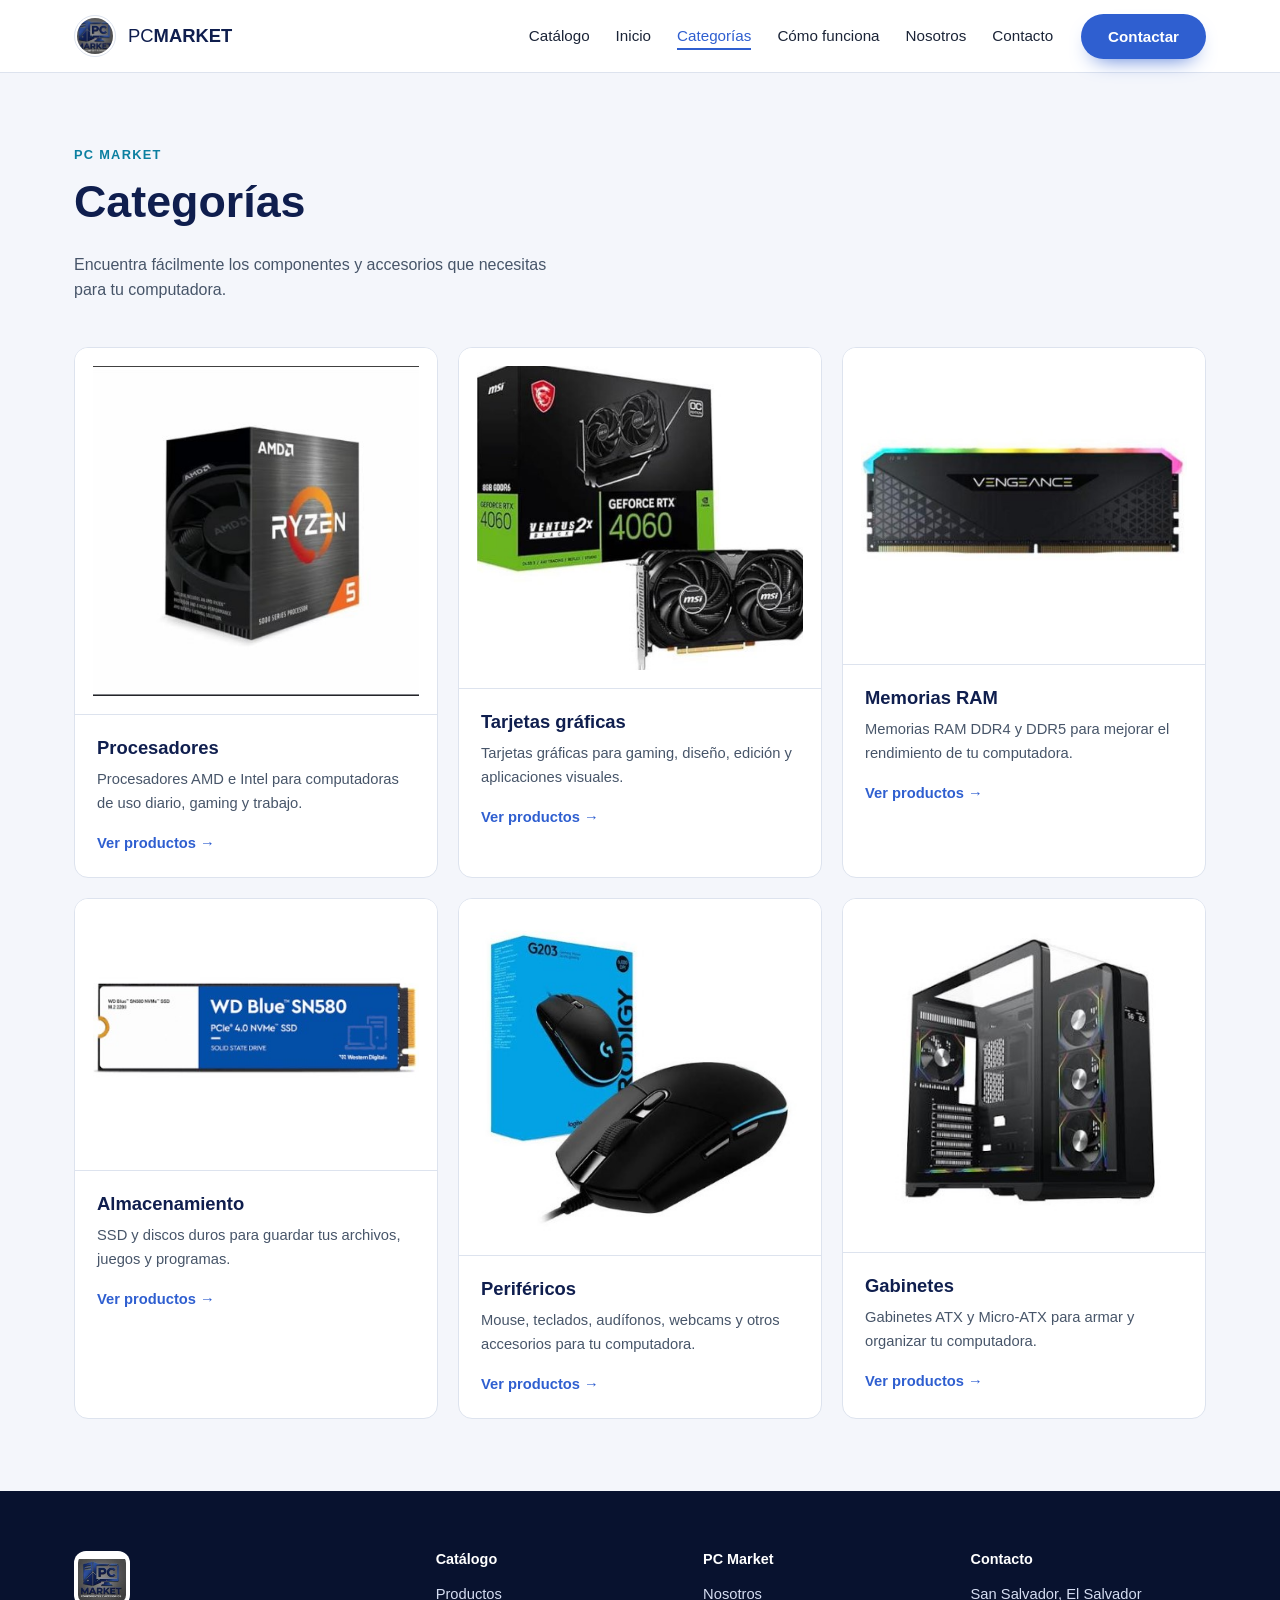
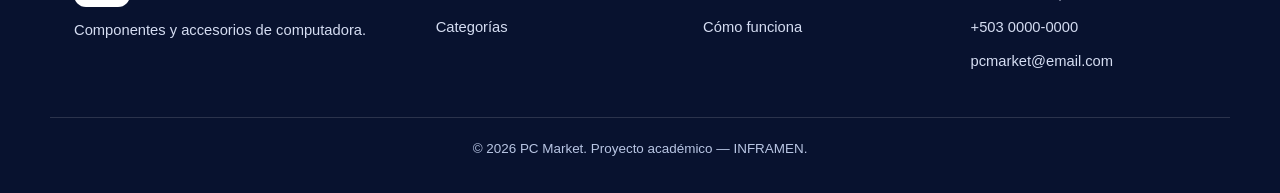
==== categorias.html @ 0a54f9d4 "Add files via upload" ====
<!DOCTYPE html>
<html lang="es">
<head>
    <meta charset="UTF-8">
    <meta name="viewport" content="width=device-width, initial-scale=1.0">

    <title>PC Market | Categorías</title>

    <link rel="stylesheet" href="css/style.css">
    <link rel="stylesheet" href="css/style_categorias.css">

</head>

<body>

<!-- MENÚ -->

<header class="topbar">
    <div class="topbar__inner contenedor">

        <a href="index.html" class="marca">
            <img src="images/logo/logo.jpg" alt="PC Market" class="marca__logo-img">
            <span class="marca__nombre">PC<strong>MARKET</strong></span>
        </a>

        <nav class="nav">
            <ul class="nav__lista">

                <li>
                    <a href="index.html" class="nav__link">
                        Catálogo
                    </a>
                </li>

                <li>
                    <a href="inicio.html" class="nav__link">
                        Inicio
                    </a>
                </li>

                <li>
                    <a href="categorias.html" class="nav__link activo">
                        Categorías
                    </a>
                </li>

                <li>
                    <a href="como-funciona.html" class="nav__link">
                        Cómo funciona
                    </a>
                </li>

                <li>
                    <a href="nosotros.html" class="nav__link">
                        Nosotros
                    </a>
                </li>

                <li>
                    <a href="contacto.html" class="nav__link">
                        Contacto
                    </a>
                </li>

            </ul>

            <a href="contacto.html" class="boton boton--primario nav__cta">
                Contactar
            </a>
        </nav>

    </div>
</header>


<!-- CATEGORÍAS -->

<main>

<section class="categorias">

    <div class="contenedor">

        <div class="categorias__encabezado">

            <p>PC MARKET</p>

            <h1>Categorías</h1>

            <p>
                Encuentra fácilmente los componentes y accesorios
                que necesitas para tu computadora.
            </p>

        </div>


        <div class="categorias__grid">


            <!-- PROCESADORES -->

            <a href="index.html?categoria=procesadores"
               class="categoria">

                <div class="categoria__imagen">
                    <img src="images/productos/procesadores/ryzen-5-5600.jpg"
                         alt="Procesadores">
                </div>

                <div class="categoria__contenido">

                    <h2>Procesadores</h2>

                    <p>
                        Procesadores AMD e Intel para computadoras
                        de uso diario, gaming y trabajo.
                    </p>

                    <span>Ver productos →</span>

                </div>

            </a>


            <!-- TARJETAS GRÁFICAS -->

            <a href="index.html?categoria=graficas"
               class="categoria">

                <div class="categoria__imagen">
                    <img src="images/productos/tarjetas-graficas/rtx-4060-msi.jpg"
                         alt="Tarjetas gráficas">
                </div>

                <div class="categoria__contenido">

                    <h2>Tarjetas gráficas</h2>

                    <p>
                        Tarjetas gráficas para gaming, diseño,
                        edición y aplicaciones visuales.
                    </p>

                    <span>Ver productos →</span>

                </div>

            </a>


            <!-- MEMORIAS RAM -->

            <a href="index.html?categoria=ram"
               class="categoria">

                <div class="categoria__imagen">
                    <img src="images/productos/memorias-ram/corsair-vengeance-16gb.jpg"
                         alt="Memorias RAM">
                </div>

                <div class="categoria__contenido">

                    <h2>Memorias RAM</h2>

                    <p>
                        Memorias RAM DDR4 y DDR5 para mejorar
                        el rendimiento de tu computadora.
                    </p>

                    <span>Ver productos →</span>

                </div>

            </a>


            <!-- ALMACENAMIENTO -->

            <a href="index.html?categoria=almacenamiento"
               class="categoria">

                <div class="categoria__imagen">
                    <img src="images/productos/almacenamiento/wd-sn580-1tb.jpg"
                         alt="Almacenamiento">
                </div>

                <div class="categoria__contenido">

                    <h2>Almacenamiento</h2>

                    <p>
                        SSD y discos duros para guardar tus archivos,
                        juegos y programas.
                    </p>

                    <span>Ver productos →</span>

                </div>

            </a>


            <!-- PERIFÉRICOS -->

            <a href="index.html?categoria=perifericos"
               class="categoria">

                <div class="categoria__imagen">
                    <img src="images/productos/perifericos/logitech-g203.jpg"
                         alt="Periféricos">
                </div>

                <div class="categoria__contenido">

                    <h2>Periféricos</h2>

                    <p>
                        Mouse, teclados, audífonos, webcams y otros
                        accesorios para tu computadora.
                    </p>

                    <span>Ver productos →</span>

                </div>

            </a>


            <!-- GABINETES -->

            <a href="index.html?categoria=gabinetes"
               class="categoria">

                <div class="categoria__imagen">
                    <img src="images/productos/gabinetes/gabinete-gaming-atx.jpg"
                         alt="Gabinetes">
                </div>

                <div class="categoria__contenido">

                    <h2>Gabinetes</h2>

                    <p>
                        Gabinetes ATX y Micro-ATX para armar
                        y organizar tu computadora.
                    </p>

                    <span>Ver productos →</span>

                </div>

            </a>

        </div>

    </div>

</section>

</main>


<!-- PIE DE PÁGINA -->

<footer class="pie">

    <div class="contenedor pie__grid">

        <div class="pie__marca">

            <img src="images/logo/logo.jpg"
                 alt="PC Market"
                 class="pie__logo">

            <p>
                Componentes y accesorios de computadora.
            </p>

        </div>


        <div class="pie__columna">

            <h4>Catálogo</h4>

            <ul>
                <li>
                    <a href="index.html">Productos</a>
                </li>

                <li>
                    <a href="categorias.html">Categorías</a>
                </li>
            </ul>

        </div>


        <div class="pie__columna">

            <h4>PC Market</h4>

            <ul>
                <li>
                    <a href="nosotros.html">Nosotros</a>
                </li>

                <li>
                    <a href="como-funciona.html">
                        Cómo funciona
                    </a>
                </li>
            </ul>

        </div>


        <div class="pie__columna">

            <h4>Contacto</h4>

            <ul>
                <li>San Salvador, El Salvador</li>
                <li>+503 0000-0000</li>
                <li>pcmarket@email.com</li>
            </ul>

        </div>

    </div>


    <div class="contenedor pie__linea">

        <p>
            © 2026 PC Market. Proyecto académico — INFRAMEN.
        </p>

    </div>

</footer>

</body>
</html>
---- css/style.css ----
/* ==========================================================
   PC MARKET — CSS PRINCIPAL (todas las páginas)
   Reemplaza: style.css, nosotros.css, como_funciona.css, style_categorias.css
   ========================================================== */

:root{
  /* Paleta */
  --marino-900: #08122F;
  --marino: #0F1E4E;
  --azul: #2F5FD0;
  --azul-600: #264FB3;
  --acento: #22C7E8;          /* cian: detalles sobre fondos oscuros */
  --acento-oscuro: #0B7FA0;   /* cian legible sobre fondo claro */

  --texto: #1B2437;           /* texto principal (antes gris #4D4D4D) */
  --texto-suave: #475569;     /* texto secundario con buen contraste */
  --fondo: #F4F6FB;
  --fondo-2: #EAEFF8;
  --linea: #DDE3EE;
  --blanco: #FFFFFF;
  --verde: #166534;
  --verde-fondo: #E3F6EA;

  --fuente-titulo: 'Sora', 'Segoe UI', sans-serif;
  --fuente-texto: 'Inter', 'Segoe UI', sans-serif;
  --radio: 14px;
  --sombra: 0 18px 40px -22px rgba(15, 30, 78, .45);
  --ancho: 1180px;
  --alto-nav: 72px;
}

*, *::before, *::after{ box-sizing: border-box; }
html{ scroll-behavior: smooth; }
body{
  margin: 0;
  font-family: var(--fuente-texto);
  color: var(--texto);
  background: var(--blanco);
  line-height: 1.6;
  -webkit-text-size-adjust: 100%;
}
h1, h2, h3, h4{ font-family: var(--fuente-titulo); color: var(--marino); margin: 0 0 .5em; line-height: 1.2; }
p{ margin: 0 0 1em; }
a{ color: inherit; text-decoration: none; }
img{ max-width: 100%; display: block; }
ul, ol{ margin: 0; padding: 0; }
:focus-visible{ outline: 3px solid var(--acento); outline-offset: 2px; }

.contenedor{ width: 100%; max-width: var(--ancho); margin: 0 auto; padding: 0 24px; }

/* ---------- Textos pequeños tipo "rótulo" ---------- */
.catalogo__rotulo, .seccion__encabezado > p:first-child, .categorias__encabezado > p:first-child,
.titulo > span, .conocenos-titulo > span, .valores-intro > span, .consejos-texto > span{
  display: block;
  color: var(--acento-oscuro);
  font-size: .8rem;
  font-weight: 700;
  letter-spacing: .1em;
  text-transform: uppercase;
  margin-bottom: 10px;
}

/* ---------- Botones ---------- */
.boton, .boton-contactar, .boton-principal{
  display: inline-flex; align-items: center; justify-content: center; gap: 8px;
  padding: 13px 26px;
  border-radius: 999px;
  border: 1.5px solid transparent;
  font: 600 .95rem var(--fuente-texto);
  cursor: pointer;
  white-space: nowrap;
  transition: transform .15s, background-color .15s, border-color .15s, box-shadow .15s;
}
.boton:hover, .boton-contactar:hover, .boton-principal:hover{ transform: translateY(-2px); }
.boton--primario, .boton-contactar{ background: var(--azul); color: #fff; box-shadow: 0 10px 22px -12px var(--azul); }
.boton--primario:hover, .boton-contactar:hover{ background: var(--azul-600); }
.boton--fantasma{ background: transparent; color: var(--marino); border-color: #B8C3DA; }
.boton--fantasma:hover{ border-color: var(--azul); color: var(--azul); }
.boton--claro{ background: #fff; color: var(--marino); }
.boton--claro:hover{ background: var(--fondo-2); }
.boton-principal{ background: var(--acento); color: var(--marino-900); }
.boton-principal:hover{ background: #5ADBF2; }

/* ---------- Navegación ---------- */
.topbar{ position: sticky; top: 0; z-index: 50; background: rgba(255,255,255,.96); backdrop-filter: blur(8px); border-bottom: 1px solid var(--linea); }
.topbar__inner{ display: flex; align-items: center; justify-content: space-between; height: var(--alto-nav); }
.marca{ display: flex; align-items: center; gap: 12px; }
.marca__logo-img{ width: 42px; height: 42px; border-radius: 50%; object-fit: cover; background: #fff; border: 1px solid var(--linea); padding: 2px; flex-shrink: 0; }
.marca__nombre{ font: 500 1.15rem var(--fuente-titulo); color: var(--marino); }
.marca__nombre strong{ font-weight: 800; }

.nav{ display: flex; align-items: center; gap: 28px; }
.nav__lista{ list-style: none; display: flex; gap: 26px; }
.nav__link{ position: relative; padding: 6px 0; font-size: .95rem; font-weight: 500; color: var(--texto); }
.nav__link::after{ content: ""; position: absolute; left: 0; right: 0; bottom: 0; height: 2px; background: var(--azul); transform: scaleX(0); transform-origin: left; transition: transform .2s; }
.nav__link:hover, .nav__link.activo{ color: var(--azul); }
.nav__link:hover::after, .nav__link.activo::after{ transform: scaleX(1); }

.nav-toggle{ display: none; flex-direction: column; justify-content: center; gap: 5px; width: 42px; height: 42px; padding: 0 8px; background: transparent; border: 0; cursor: pointer; }
.nav-toggle span{ display: block; height: 2px; background: var(--marino); border-radius: 2px; transition: transform .2s, opacity .2s; }
.nav-toggle[aria-expanded="true"] span:nth-child(1){ transform: translateY(7px) rotate(45deg); }
.nav-toggle[aria-expanded="true"] span:nth-child(2){ opacity: 0; }
.nav-toggle[aria-expanded="true"] span:nth-child(3){ transform: translateY(-7px) rotate(-45deg); }

/* ---------- HERO (inicio, cómo funciona, nosotros) ---------- */
.hero{ position: relative; overflow: hidden; color: #E6ECFA; background: linear-gradient(135deg, var(--marino-900), var(--marino) 60%, #1B3A86); }
.hero__fondo{ position: absolute; inset: 0; opacity: .5;
  background-image: linear-gradient(rgba(255,255,255,.06) 1px, transparent 1px), linear-gradient(90deg, rgba(255,255,255,.06) 1px, transparent 1px);
  background-size: 42px 42px;
  mask-image: radial-gradient(ellipse 70% 70% at 70% 40%, #000 40%, transparent 85%); }
.hero__inner, .hero__grid, .hero-grid{ position: relative; display: grid; grid-template-columns: 1.1fr .9fr; align-items: center; gap: 48px; padding-block: 88px 96px; }
.hero h1{ color: #fff; font-size: clamp(2rem, 4.2vw, 3.1rem); font-weight: 700; max-width: 16ch; }
.hero h1 span{ color: var(--acento); display: block; }
.hero__rotulo, .etiqueta{ display: inline-block; color: var(--acento); font-size: .8rem; font-weight: 700; letter-spacing: .1em; margin-bottom: 14px; }
.hero__descripcion, .hero-texto p, .hero__texto > p{ color: #D5DDF2; font-size: 1.05rem; max-width: 50ch; }
.hero__acciones{ display: flex; gap: 14px; flex-wrap: wrap; margin-top: 28px; }
.hero .boton--fantasma{ color: #fff; border-color: rgba(255,255,255,.45); }
.hero .boton--fantasma:hover{ border-color: #fff; color: #fff; }
.confianza{ display: flex; flex-wrap: wrap; gap: 10px 26px; margin-top: 28px; color: #DCE6FA; font-size: .9rem; font-weight: 500; }

.hero__panel{ display: flex; justify-content: center; }
.hero__galeria{ display: grid; grid-template-columns: 1fr 1fr; gap: 14px; width: 100%; max-width: 420px; }
.hero__galeria figure{ margin: 0; display: flex; aspect-ratio: 1; padding: 14px; background: #fff; border-radius: var(--radio); box-shadow: 0 18px 34px -20px rgba(0,0,0,.7); }
.hero__galeria img{ width: 100%; height: 100%; object-fit: contain; mix-blend-mode: multiply; }

.hero__texto, .hero__panel{ opacity: 0; transform: translateY(14px); animation: aparecer .7s ease forwards; }
.hero__panel{ animation-delay: .15s; }
@keyframes aparecer{ to{ opacity: 1; transform: none; } }

/* Cómo funciona: dibujo de PC */
.hero__pc{ position: relative; display: grid; place-items: center; min-height: 320px; }
.pc-circulo{ width: 250px; height: 250px; border-radius: 50%; display: grid; place-items: center; align-content: center; gap: 6px; background: radial-gradient(circle, rgba(34,199,232,.28), rgba(255,255,255,.06)); border: 1px solid rgba(255,255,255,.25); }
.pc-monitor{ width: 150px; height: 100px; border: 5px solid #fff; border-radius: 10px; background: var(--marino-900); padding: 8px; }
.pantalla{ display: grid; gap: 6px; }
.barra{ height: 8px; width: 40%; border-radius: 4px; background: var(--acento); }
.pantalla-linea{ height: 6px; border-radius: 3px; background: rgba(255,255,255,.35); }
.pantalla-linea.corta{ width: 60%; }
.pc-base{ width: 70px; height: 8px; border-radius: 4px; background: #fff; }
.burbuja, .texto-flotante{ position: absolute; padding: 8px 16px; border-radius: 999px; background: #fff; color: var(--marino); font: 700 .8rem var(--fuente-titulo); letter-spacing: .05em; box-shadow: 0 12px 24px -14px rgba(0,0,0,.7); }
.burbuja1{ top: 14%; left: 8%; } .burbuja2{ top: 20%; right: 6%; } .burbuja3{ bottom: 12%; left: 22%; }

/* Nosotros: logo grande y figuras */
.hero__figura{ position: absolute; border-radius: 50%; background: rgba(34,199,232,.12); }
.figura1{ width: 360px; height: 360px; top: -140px; right: -80px; }
.figura2{ width: 220px; height: 220px; bottom: -90px; left: -60px; }
.hero-logo{ position: relative; display: grid; place-items: center; min-height: 320px; }
.logo-circulo{ width: 230px; height: 230px; border-radius: 50%; background: #fff; padding: 14px; box-shadow: 0 24px 50px -24px rgba(0,0,0,.8); }
.logo-circulo img{ width: 100%; height: 100%; object-fit: contain; border-radius: 50%; }
.flotante1{ top: 8%; left: 6%; } .flotante2{ top: 46%; right: 0; } .flotante3{ bottom: 6%; left: 14%; }

/* ---------- Secciones generales ---------- */
.seccion__encabezado, .titulo, .categorias__encabezado{ max-width: 56ch; margin-bottom: 44px; }
.seccion__encabezado h2, .titulo h2{ font-size: clamp(1.6rem, 3vw, 2.2rem); }
.seccion__encabezado p, .titulo p, .categorias__encabezado p{ color: var(--texto-suave); }
.categorias__encabezado h1{ font-size: clamp(2rem, 4vw, 2.8rem); }
.titulo h2 strong, .conocenos-titulo strong, .valores-intro strong, .consejos-texto strong{ color: var(--azul); }

/* Inicio: beneficios */
.valores.contenedor{ display: grid; grid-template-columns: repeat(3, 1fr); gap: 28px; padding-block: 72px; }
.valores__item{ background: #fff; border: 1px solid var(--linea); border-radius: var(--radio); padding: 28px; }
.valores__icono{ display: inline-flex; align-items: center; justify-content: center; width: 52px; height: 52px; margin-bottom: 16px; border-radius: 12px; background: var(--fondo-2); font-size: 1.5rem; }
.valores__item h3{ font-size: 1.1rem; }
.valores__item p{ margin: 0; color: var(--texto-suave); font-size: .95rem; }

/* Categorías (inicio en fila / categorias.html en tarjeta) */
.categorias{ padding-block: 72px; background: var(--fondo); }
.categorias__grid{ display: grid; grid-template-columns: repeat(3, 1fr); gap: 20px; }
.categoria{ display: flex; align-items: center; gap: 16px; padding: 20px; background: #fff; border: 1px solid var(--linea); border-radius: var(--radio); transition: transform .2s, box-shadow .2s, border-color .2s; }
.categoria:hover{ transform: translateY(-4px); border-color: #A9BBE8; box-shadow: var(--sombra); }
.categoria__img{ width: 60px; height: 60px; flex-shrink: 0; object-fit: contain; background: #fff; mix-blend-mode: multiply; }
.categoria__nombre{ font: 600 1rem var(--fuente-titulo); color: var(--marino); }
.categoria:has(.categoria__imagen){ flex-direction: column; align-items: stretch; gap: 0; padding: 0; overflow: hidden; }
.categoria__imagen{ aspect-ratio: 4 / 3; display: grid; place-items: center; padding: 18px; background: #fff; border-bottom: 1px solid var(--linea); }
.categoria__imagen img{ width: 100%; height: 100%; object-fit: contain; mix-blend-mode: multiply; }
.categoria__contenido{ padding: 22px; }
.categoria__contenido h2{ font-size: 1.15rem; }
.categoria__contenido p{ color: var(--texto-suave); font-size: .92rem; }
.categoria__contenido span{ color: var(--azul); font-weight: 600; font-size: .92rem; }

/* CTA final de inicio */
.cta-final{ padding: 64px 0; background: linear-gradient(135deg, var(--azul), var(--marino)); }
.cta-final__inner{ display: flex; align-items: center; justify-content: space-between; gap: 28px; flex-wrap: wrap; }
.cta-final h2{ color: #fff; margin-bottom: 8px; }
.cta-final p{ color: #DCE6FA; margin: 0; }

/* ---------- Catálogo ---------- */
.catalogo{ padding: 64px 0 90px; background: var(--fondo); min-height: 80vh; }
.catalogo__encabezado{ display: flex; justify-content: space-between; align-items: flex-end; gap: 30px; margin-bottom: 28px; }
.catalogo__encabezado h1{ font-size: clamp(2rem, 4vw, 2.9rem); margin-bottom: 10px; }
.catalogo__encabezado p{ max-width: 600px; color: var(--texto-suave); }
.catalogo__busqueda input{ width: 320px; padding: 14px 18px; border: 1px solid #C5CEE0; border-radius: 12px; background: #fff; color: var(--texto); font: .95rem var(--fuente-texto); outline: none; }
.catalogo__busqueda input::placeholder{ color: #6B7587; }
.catalogo__busqueda input:focus{ border-color: var(--azul); box-shadow: 0 0 0 3px rgba(47,95,208,.18); }

.filtros{ position: sticky; top: var(--alto-nav); z-index: 20; display: flex; gap: 10px; padding: 12px 0; margin-bottom: 24px; background: var(--fondo); overflow-x: auto; scrollbar-width: thin; }
.filtro{ flex: 0 0 auto; display: inline-flex; align-items: center; gap: 8px; padding: 10px 18px; border: 1px solid #C5CEE0; border-radius: 999px; background: #fff; color: var(--texto); font: 600 .9rem var(--fuente-texto); cursor: pointer; transition: .2s; }
.filtro small{ padding: 1px 8px; border-radius: 999px; background: var(--fondo-2); font-size: .72rem; }
.filtro:hover{ border-color: var(--azul); color: var(--azul); }
.filtro.activo{ background: var(--azul); border-color: var(--azul); color: #fff; box-shadow: 0 10px 18px -12px var(--azul); }
.filtro.activo small{ background: rgba(255,255,255,.25); }

.productos-grid{ display: grid; grid-template-columns: repeat(4, 1fr); gap: 22px; }
.producto{ overflow: hidden; background: #fff; border: 1px solid var(--linea); border-radius: 16px; transition: transform .2s, box-shadow .2s, border-color .2s; }
.producto:hover{ transform: translateY(-5px); border-color: #A9BBE8; box-shadow: var(--sombra); }
.producto__imagen{ position: relative; aspect-ratio: 1; display: grid; place-items: center; padding: 18px; background: #fff; border-bottom: 1px solid var(--linea); }
.producto__imagen img{ width: 100%; height: 100%; object-fit: contain; mix-blend-mode: multiply; }
.producto__etiqueta{ position: absolute; top: 12px; left: 12px; z-index: 2; padding: 5px 10px; border-radius: 6px; background: var(--marino); color: #fff; font-size: .72rem; font-weight: 700; }
.producto__contenido{ padding: 18px 20px 20px; }
.producto__marca{ margin-bottom: 4px; color: var(--azul); font-size: .78rem; font-weight: 700; text-transform: uppercase; letter-spacing: .04em; }
.producto__contenido h2{ font-size: 1.05rem; margin-bottom: 8px; }
.producto__descripcion{ min-height: 66px; color: var(--texto-suave); font-size: .88rem; }
.producto__abajo{ display: flex; align-items: center; justify-content: space-between; gap: 10px; margin-top: 14px; padding-top: 14px; border-top: 1px solid var(--linea); }
.producto__precio{ color: var(--marino); font: 800 1.3rem var(--fuente-titulo); }
.producto__stock{ padding: 5px 9px; border-radius: 6px; background: var(--verde-fondo); color: var(--verde); font-size: .72rem; font-weight: 700; }
.sin-resultados{ padding: 50px; text-align: center; font-weight: 600; color: var(--texto-suave); }

/* ---------- Pasos / Cómo funciona ---------- */
.pasos-seccion{ padding-block: 80px; background: var(--fondo); }
.pasos-grid{ display: grid; grid-template-columns: repeat(4, 1fr); gap: 22px; }
.paso{ display: flex; flex-direction: column; padding: 26px; background: #fff; border: 1px solid var(--linea); border-top: 4px solid var(--azul); border-radius: var(--radio); }
.paso-top{ display: flex; align-items: center; justify-content: space-between; margin-bottom: 14px; }
.numero{ color: #A9BBE8; font: 800 2rem var(--fuente-titulo); }
.icono{ font-size: 1.7rem; }
.paso h3{ font-size: 1.1rem; }
.paso p{ color: var(--texto-suave); font-size: .93rem; }
.paso a{ margin-top: auto; color: var(--azul); font-weight: 600; font-size: .92rem; }
.paso a:hover{ text-decoration: underline; }
.sin-link{ margin-top: auto; color: var(--verde); font-weight: 600; font-size: .92rem; }

.componentes, .mision{ padding-block: 80px; background: linear-gradient(160deg, var(--marino-900), var(--marino)); }
.titulo-blanco > span{ display: block; margin-bottom: 10px; color: var(--acento); font-size: .8rem; font-weight: 700; letter-spacing: .1em; text-transform: uppercase; }
.titulo-blanco h2{ color: #fff; font-size: clamp(1.6rem, 3vw, 2.2rem); max-width: 22ch; margin-bottom: 40px; }
.titulo-blanco p{ color: #D5DDF2; }
.componentes-grid{ display: grid; grid-template-columns: repeat(3, 1fr); gap: 18px; }
.componente{ display: flex; align-items: center; gap: 16px; padding: 20px; background: rgba(255,255,255,.07); border: 1px solid rgba(255,255,255,.18); border-radius: var(--radio); transition: background .2s, transform .2s; }
.componente:hover{ background: rgba(255,255,255,.13); transform: translateY(-3px); }
.componente-icono{ flex-shrink: 0; width: 54px; height: 54px; display: grid; place-items: center; border-radius: 12px; background: var(--acento); color: var(--marino-900); font: 800 .8rem var(--fuente-titulo); }
.componente > div:nth-child(2){ flex: 1; }
.componente span{ color: var(--acento); font-size: .75rem; font-weight: 700; }
.componente h3{ margin: 0 0 4px; color: #fff; font-size: 1.02rem; }
.componente p{ margin: 0; color: #D5DDF2; font-size: .88rem; }
.componente b{ color: var(--acento); font-size: 1.2rem; }

.consejos{ padding-block: 80px; background: #fff; }
.consejos-grid{ display: grid; grid-template-columns: 1fr 1.1fr; gap: 56px; align-items: center; }
.consejos-texto h2{ font-size: clamp(1.6rem, 3vw, 2.2rem); }
.consejos-texto p{ color: var(--texto-suave); }
.lista-consejos{ display: grid; gap: 16px; }
.consejo{ display: flex; gap: 18px; padding: 22px; background: var(--fondo); border: 1px solid var(--linea); border-radius: var(--radio); }
.consejo > div{ flex-shrink: 0; width: 42px; height: 42px; display: grid; place-items: center; border-radius: 50%; background: var(--marino); color: #fff; font: 700 .9rem var(--fuente-titulo); }
.consejo h3{ font-size: 1.05rem; margin-bottom: 4px; }
.consejo p{ margin: 0; color: var(--texto-suave); font-size: .93rem; }

.final{ padding-block: 56px; background: linear-gradient(135deg, var(--azul), var(--marino)); }
.final-contenido{ display: flex; align-items: center; justify-content: space-between; gap: 28px; flex-wrap: wrap; }
.final span{ display: block; margin-bottom: 8px; color: var(--acento); font-size: .8rem; font-weight: 700; letter-spacing: .1em; }
.final h2{ margin: 0; color: #fff; font-size: clamp(1.5rem, 3vw, 2.1rem); }
.final-contenido > a{ padding: 13px 26px; border-radius: 999px; background: #fff; color: var(--marino); font-weight: 600; transition: transform .15s; }
.final-contenido > a:hover{ transform: translateY(-2px); }

/* ---------- Nosotros ---------- */
.conocenos{ padding-block: 80px; background: #fff; }
.conocenos-grid, .valores-grid{ display: grid; grid-template-columns: 1fr 1.1fr; gap: 56px; align-items: start; }
.conocenos-titulo h2, .valores-intro h2{ font-size: clamp(1.7rem, 3vw, 2.3rem); }
.conocenos-texto p, .valores-intro p{ color: var(--texto-suave); font-size: 1.02rem; }

.mision-grid{ display: grid; grid-template-columns: 1fr 1fr; gap: 22px; }
.mision-card{ position: relative; padding: 32px; background: rgba(255,255,255,.07); border: 1px solid rgba(255,255,255,.2); border-radius: 18px; color: #DCE6FA; }
.mision-card h3{ color: #fff; }
.mision-card.destacado{ background: #fff; color: var(--texto); }
.mision-card.destacado h3{ color: var(--marino); }
.card-numero{ position: absolute; top: 22px; right: 26px; color: rgba(255,255,255,.3); font: 800 1.6rem var(--fuente-titulo); }
.destacado .card-numero{ color: #C7D3EE; }
.card-icono{ font-size: 2rem; margin-bottom: 12px; }

.ofrecemos{ padding-block: 80px; background: var(--fondo); }
.ofrecemos-grid{ display: grid; grid-template-columns: repeat(4, 1fr); gap: 20px; }
.ofrecemos-card{ position: relative; padding: 26px; background: #fff; border: 1px solid var(--linea); border-radius: var(--radio); }
.ofrecemos-icono{ display: grid; place-items: center; width: 52px; height: 52px; margin-bottom: 16px; border-radius: 12px; background: var(--marino); color: #fff; font: 700 .85rem var(--fuente-titulo); }
.ofrecemos-card p{ color: var(--texto-suave); font-size: .93rem; margin: 0; }
.ofrecemos-card > span{ position: absolute; top: 18px; right: 20px; color: #C7D3EE; font: 800 1.4rem var(--fuente-titulo); }

.valores:not(.contenedor){ padding-block: 80px; background: #fff; }
.valores-lista{ display: grid; gap: 14px; }
.valor{ display: flex; gap: 18px; align-items: center; padding: 20px 22px; background: var(--fondo); border: 1px solid var(--linea); border-radius: var(--radio); }
.valor-numero{ flex-shrink: 0; width: 44px; height: 44px; display: grid; place-items: center; border-radius: 50%; background: var(--azul); color: #fff; font: 700 .9rem var(--fuente-titulo); }
.valor h3{ font-size: 1.05rem; margin-bottom: 2px; }
.valor p{ margin: 0; color: var(--texto-suave); font-size: .93rem; }

/* ---------- Proceso (contacto) ---------- */
.proceso{ padding-block: 72px; background: var(--fondo); }
.proceso__lista{ list-style: none; display: grid; grid-template-columns: repeat(3, 1fr); gap: 24px; }
.proceso__paso{ padding: 30px 26px; background: #fff; border: 1px solid var(--linea); border-radius: var(--radio); }
.proceso__numero{ display: inline-flex; align-items: center; justify-content: center; width: 38px; height: 38px; margin-bottom: 16px; border-radius: 50%; background: var(--marino); color: #fff; font: 700 1rem var(--fuente-titulo); }
.proceso__paso h3{ font-size: 1.05rem; }
.proceso__paso p{ color: var(--texto-suave); font-size: .95rem; margin-bottom: 0; }

/* ---------- Contacto ---------- */
.contacto{ padding-block: 72px; background: #fff; }
.contacto__grid{ display: grid; grid-template-columns: 1fr 1.2fr; gap: 32px; align-items: start; }
.contacto__informacion, .contacto__formulario{ padding: 34px; border: 1px solid var(--linea); border-radius: 18px; }
.contacto__informacion{ background: var(--marino); border-color: var(--marino); color: #DCE6FA; }
.contacto__informacion h2{ color: #fff; }
.contacto__dato{ margin-top: 20px; padding-top: 18px; border-top: 1px solid rgba(255,255,255,.18); }
.contacto__dato h3{ margin-bottom: 4px; color: var(--acento); font-size: .8rem; letter-spacing: .08em; text-transform: uppercase; }
.contacto__dato p{ margin: 0; color: #fff; }
.contacto__formulario{ background: var(--fondo); }
.contacto__formulario > p{ color: var(--texto-suave); }
.contacto__formulario label{ display: block; margin: 16px 0 6px; color: var(--texto); font-size: .88rem; font-weight: 600; }
.contacto__formulario input, .contacto__formulario textarea{ width: 100%; padding: 13px 15px; border: 1px solid #C5CEE0; border-radius: 10px; background: #fff; color: var(--texto); font: .95rem var(--fuente-texto); outline: none; }
.contacto__formulario textarea{ resize: vertical; }
.contacto__formulario input:focus, .contacto__formulario textarea:focus{ border-color: var(--azul); box-shadow: 0 0 0 3px rgba(47,95,208,.18); }
.contacto__formulario button{ margin-top: 22px; }
.contacto__mensaje{ margin: 14px 0 0; color: var(--verde); font-weight: 600; }

/* ---------- Pie de página (todas las variantes) ---------- */
.pie{ padding-top: 60px; background: var(--marino-900); color: #D5DDF2; }
.pie__grid, .pie-grid{ display: grid; grid-template-columns: 1.4fr 1fr 1fr 1fr; gap: 32px; padding-bottom: 44px; border-bottom: 1px solid rgba(255,255,255,.14); }
.pie__marca, .pie-marca{ display: flex; flex-direction: column; align-items: flex-start; gap: 12px; }
.pie__marca p, .pie-marca p{ margin: 0; font-size: .92rem; }
.pie__logo, .pie-marca img{ width: 56px; height: 56px; padding: 4px; object-fit: contain; border-radius: 12px; background: #fff; }
.espacio-logo{ display: block; }
.espacio-logo--con-imagen .pie__logo{ width: 56px; height: 56px; }
.pie-marca h3{ margin: 0; color: #fff; font-weight: 500; }
.pie-marca h3 span{ font-weight: 800; }
.pie__columna h4, .pie-grid > div > h4{ margin-bottom: 14px; color: #fff; font-size: .9rem; }
.pie__columna ul{ list-style: none; display: grid; gap: 10px; }
.pie__columna li, .pie__columna a, .pie-grid a, .pie-grid p{ font-size: .92rem; color: #D5DDF2; }
.pie-grid a{ display: block; margin-bottom: 10px; }
.pie-grid p{ margin-bottom: 8px; }
.pie__columna a:hover, .pie-grid a:hover{ color: var(--acento); }
.pie__linea, .pie-final{ padding: 20px 24px; text-align: center; font-size: .84rem; color: #B9C6E4; }

/* ---------- Movimiento reducido ---------- */
@media (prefers-reduced-motion: reduce){
  html{ scroll-behavior: auto; }
  .hero__texto, .hero__panel{ animation: none; opacity: 1; transform: none; }
  *{ transition: none !important; }
}

/* ==========================================================
   RESPONSIVE
   ========================================================== */
@media (max-width: 1000px){
  .productos-grid{ grid-template-columns: repeat(3, 1fr); }
  .pasos-grid, .ofrecemos-grid{ grid-template-columns: repeat(2, 1fr); }
  .componentes-grid, .categorias__grid{ grid-template-columns: repeat(2, 1fr); }
}

@media (max-width: 900px){
  :root{ --alto-nav: 68px; }
  .hero__inner, .hero__grid, .hero-grid, .conocenos-grid, .valores-grid, .consejos-grid, .contacto__grid, .mision-grid{ grid-template-columns: 1fr; gap: 36px; }
  .hero__inner, .hero__grid, .hero-grid{ padding-block: 56px 64px; }
  .hero__panel{ justify-content: flex-start; }
  .valores.contenedor, .proceso__lista{ grid-template-columns: 1fr; }
  .pie__grid, .pie-grid{ grid-template-columns: 1fr 1fr; }
}

@media (max-width: 760px){
  .nav-toggle{ display: flex; }
  .nav{ position: absolute; top: var(--alto-nav); left: 0; right: 0; max-height: calc(100vh - var(--alto-nav)); overflow-y: auto; flex-direction: column; align-items: stretch; gap: 18px; padding: 22px 24px; background: #fff; border-bottom: 1px solid var(--linea); box-shadow: 0 20px 30px -20px rgba(15,30,78,.4); opacity: 0; transform: translateY(-8px); pointer-events: none; transition: opacity .2s, transform .2s; }
  .nav.esta-abierto{ opacity: 1; transform: none; pointer-events: auto; }
  .nav__lista{ flex-direction: column; gap: 14px; }
  .nav .boton, .nav .boton-contactar{ width: 100%; }

  .catalogo{ padding-top: 40px; }
  .catalogo__encabezado{ flex-direction: column; align-items: stretch; }
  .catalogo__busqueda input{ width: 100%; }
  .productos-grid{ grid-template-columns: repeat(2, 1fr); gap: 14px; }
  .producto__contenido{ padding: 14px; }
  .producto__descripcion{ display: none; }
  .producto__abajo{ flex-direction: column; align-items: flex-start; }

  .hero__acciones .boton{ width: 100%; }
  .pasos-grid, .ofrecemos-grid, .componentes-grid, .categorias__grid{ grid-template-columns: 1fr; }
  .cta-final__inner, .final-contenido{ flex-direction: column; align-items: flex-start; }
  .contacto__informacion, .contacto__formulario{ padding: 24px; }
  .pie__grid, .pie-grid{ grid-template-columns: 1fr; }
  .burbuja1{ left: 0; } .burbuja2{ right: 0; }
}

@media (max-width: 420px){
  .contenedor{ padding: 0 18px; }
  .productos-grid{ grid-template-columns: 1fr; }
  .producto__descripcion{ display: block; min-height: 0; }
  .marca__nombre{ font-size: 1rem; }
}
/* ==========================================================
   CARRITO + ESLOGAN (pegar AL FINAL de css/style.css)
   ========================================================== */

/* ---------- Botón del carrito en el menú ---------- */
.carrito-btn{ position: relative; display: inline-flex; align-items: center; justify-content: center; width: 44px; height: 44px; margin-left: 16px; border: 1px solid var(--linea); border-radius: 50%; background: #fff; font-size: 1.15rem; cursor: pointer; transition: border-color .15s, transform .15s; }
.carrito-btn:hover{ border-color: var(--azul); transform: translateY(-2px); }
.carrito-btn__cont{ position: absolute; top: -6px; right: -6px; min-width: 20px; height: 20px; padding: 0 5px; display: grid; place-items: center; border-radius: 999px; background: var(--azul); color: #fff; font: 700 .72rem var(--fuente-texto); }
.carrito-btn__cont.vacio{ background: #94A3B8; }

/* ---------- Botón "Agregar" y selector de orden ---------- */
.producto__agregar{ width: 100%; margin-top: 14px; padding: 11px 16px; font-size: .88rem; }
.catalogo__busqueda{ display: flex; flex-direction: column; gap: 10px; }
.catalogo__busqueda select{ width: 100%; padding: 12px 14px; border: 1px solid #C5CEE0; border-radius: 12px; background: #fff; color: var(--texto); font: .9rem var(--fuente-texto); cursor: pointer; }

/* ---------- Panel lateral ---------- */
.sin-scroll{ overflow: hidden; }
.carrito-fondo{ position: fixed; inset: 0; z-index: 90; background: rgba(8,18,47,.55); opacity: 0; pointer-events: none; transition: opacity .25s; }
.carrito-fondo.abierto{ opacity: 1; pointer-events: auto; }
.carrito{ position: fixed; top: 0; right: 0; bottom: 0; z-index: 100; width: min(420px, 100%); display: flex; flex-direction: column; background: #fff; box-shadow: -20px 0 40px -20px rgba(8,18,47,.5); transform: translateX(100%); transition: transform .3s ease; }
.carrito.abierto{ transform: none; }
.carrito__cabeza{ display: flex; align-items: center; justify-content: space-between; padding: 20px 22px; border-bottom: 1px solid var(--linea); }
.carrito__cabeza h2{ margin: 0; font-size: 1.2rem; }
.carrito__cerrar{ width: 38px; height: 38px; border: 0; border-radius: 50%; background: var(--fondo); color: var(--texto); font-size: 1rem; cursor: pointer; }
.carrito__cerrar:hover{ background: var(--fondo-2); }
.carrito__lista{ flex: 1; overflow-y: auto; padding: 8px 22px; }
.carrito__vacio{ margin-top: 60px; text-align: center; color: var(--texto-suave); }

.item{ display: grid; grid-template-columns: 64px 1fr auto; gap: 14px; align-items: center; padding: 16px 0; border-bottom: 1px solid var(--linea); }
.item img{ width: 64px; height: 64px; padding: 4px; object-fit: contain; border: 1px solid var(--linea); border-radius: 10px; background: #fff; mix-blend-mode: multiply; }
.item__info{ display: grid; gap: 4px; font-size: .88rem; }
.item__info strong{ color: var(--marino); line-height: 1.3; }
.item__info span{ color: var(--texto-suave); }
.item__cant{ display: inline-flex; align-items: center; gap: 10px; margin-top: 4px; }
.item__cant button{ width: 28px; height: 28px; border: 1px solid #C5CEE0; border-radius: 8px; background: #fff; color: var(--texto); font-size: 1rem; cursor: pointer; }
.item__cant button:hover{ border-color: var(--azul); color: var(--azul); }
.item__lado{ display: grid; gap: 8px; justify-items: end; font-size: .92rem; color: var(--marino); }
.item__quitar{ border: 0; background: none; color: #B42318; font: 600 .78rem var(--fuente-texto); cursor: pointer; }
.item__quitar:hover{ text-decoration: underline; }

.carrito__pie{ display: grid; gap: 10px; padding: 20px 22px; border-top: 1px solid var(--linea); background: var(--fondo); }
.carrito__total{ display: flex; justify-content: space-between; align-items: baseline; color: var(--texto); }
.carrito__total strong{ color: var(--marino); font: 800 1.5rem var(--fuente-titulo); }
.carrito__vaciar{ border: 0; background: none; color: var(--texto-suave); font: 600 .85rem var(--fuente-texto); cursor: pointer; }
.carrito__vaciar:hover{ color: #B42318; }
.carrito__ok{ margin-top: 40px; text-align: center; color: var(--texto-suave); }
.carrito__ok-icono{ width: 64px; height: 64px; margin: 0 auto 16px; display: grid; place-items: center; border-radius: 50%; background: var(--verde-fondo); color: var(--verde); font-size: 1.8rem; font-weight: 800; }
.carrito__ok ul{ list-style: none; margin-top: 16px; font-size: .9rem; }

/* ---------- Aviso al agregar ---------- */
.toast{ position: fixed; left: 50%; bottom: 28px; z-index: 120; max-width: calc(100% - 32px); padding: 12px 20px; border-radius: 999px; background: var(--marino); color: #fff; font-size: .9rem; font-weight: 600; box-shadow: 0 16px 30px -14px rgba(8,18,47,.7); transform: translate(-50%, 24px); opacity: 0; pointer-events: none; transition: opacity .2s, transform .2s; }
.toast.visible{ opacity: 1; transform: translate(-50%, 0); }

/* ---------- Eslogan ---------- */
.slogan{ padding: 10px 0; background: linear-gradient(90deg, var(--marino-900), var(--azul)); color: #fff; text-align: center; font-size: .9rem; font-weight: 600; letter-spacing: .02em; }
.slogan strong{ color: var(--acento); }

@media (max-width: 760px){
  .carrito-btn{ order: 2; margin-left: auto; margin-right: 8px; }
  .nav-toggle{ order: 3; }
}
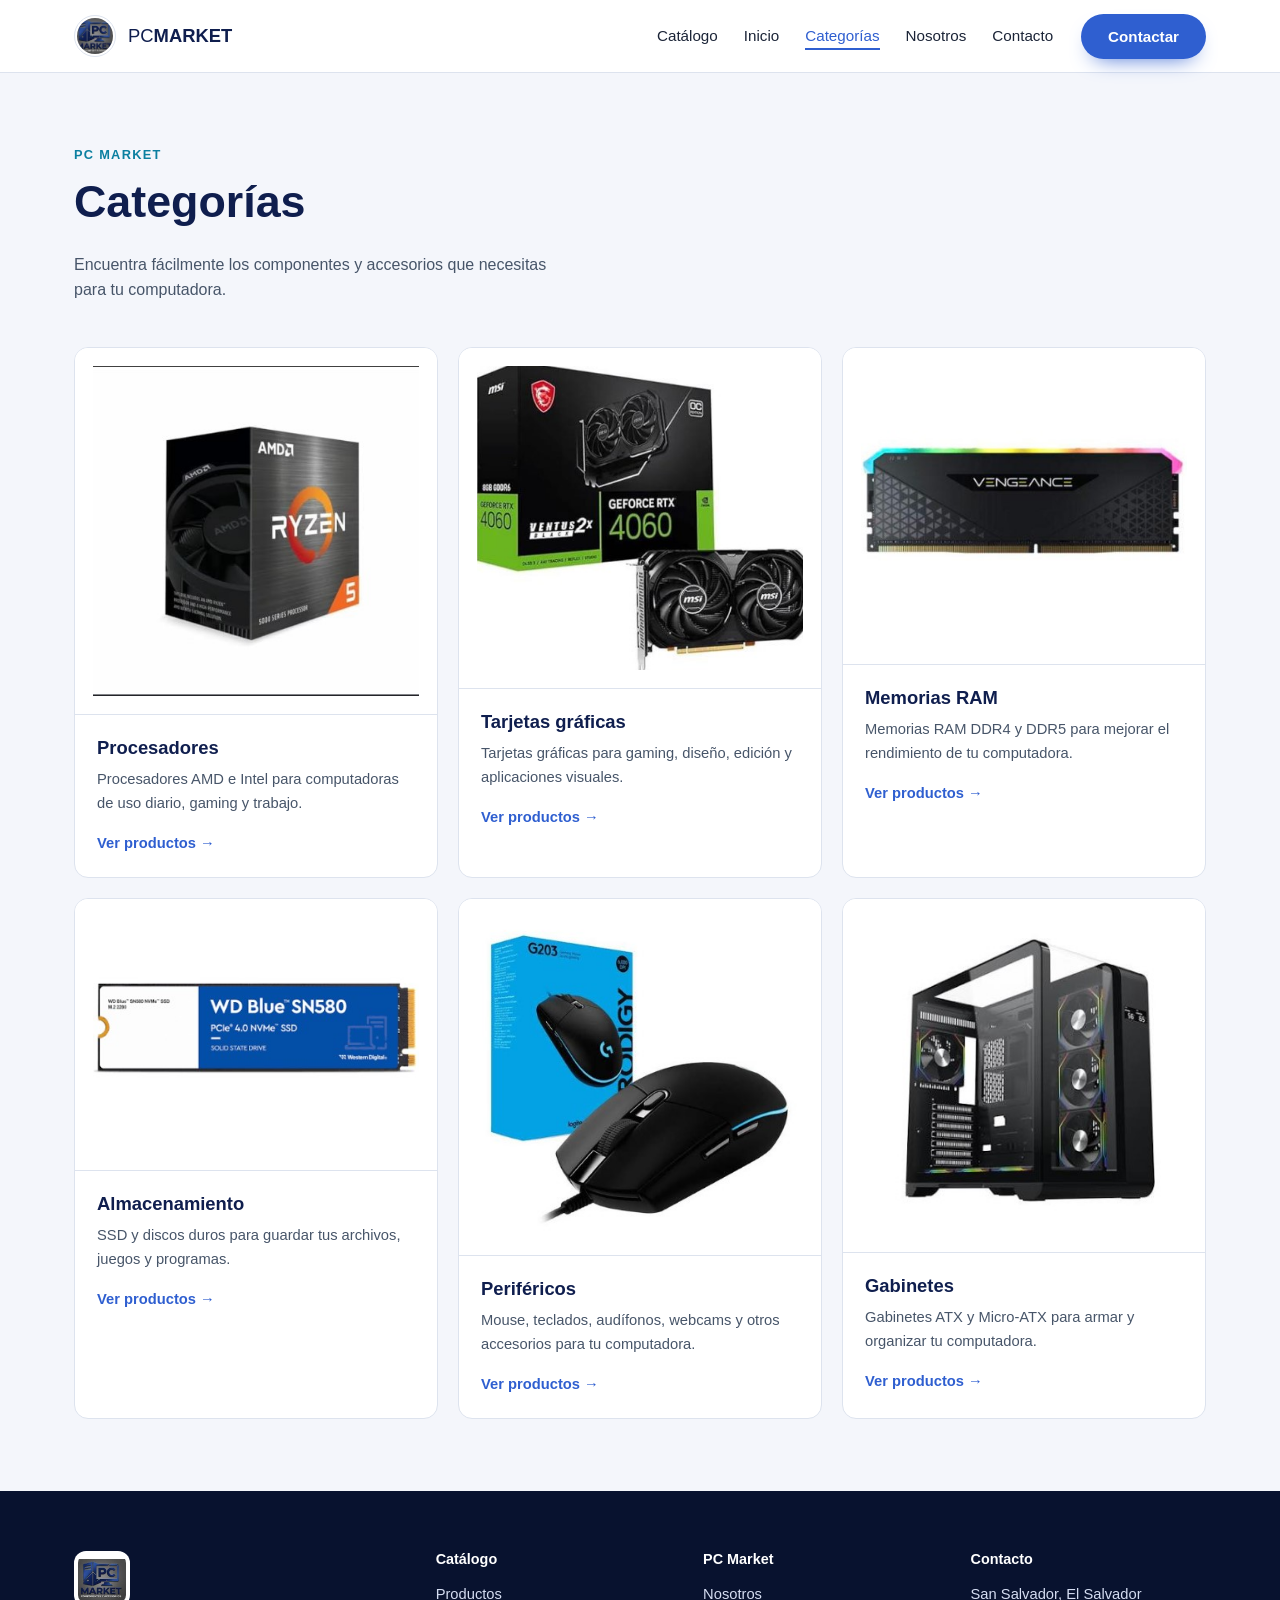
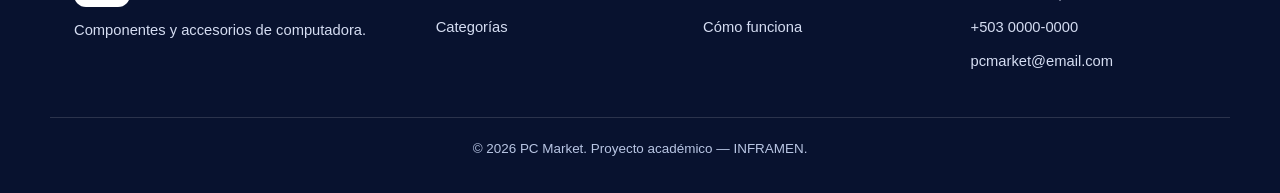
==== commit 280836ec: "Add files via upload" ====
--- a/categorias.html
+++ b/categorias.html
@@ -45,12 +45,6 @@
                 </li>
 
                 <li>
-                    <a href="como-funciona.html" class="nav__link">
-                        Cómo funciona
-                    </a>
-                </li>
-
-                <li>
                     <a href="nosotros.html" class="nav__link">
                         Nosotros
                     </a>
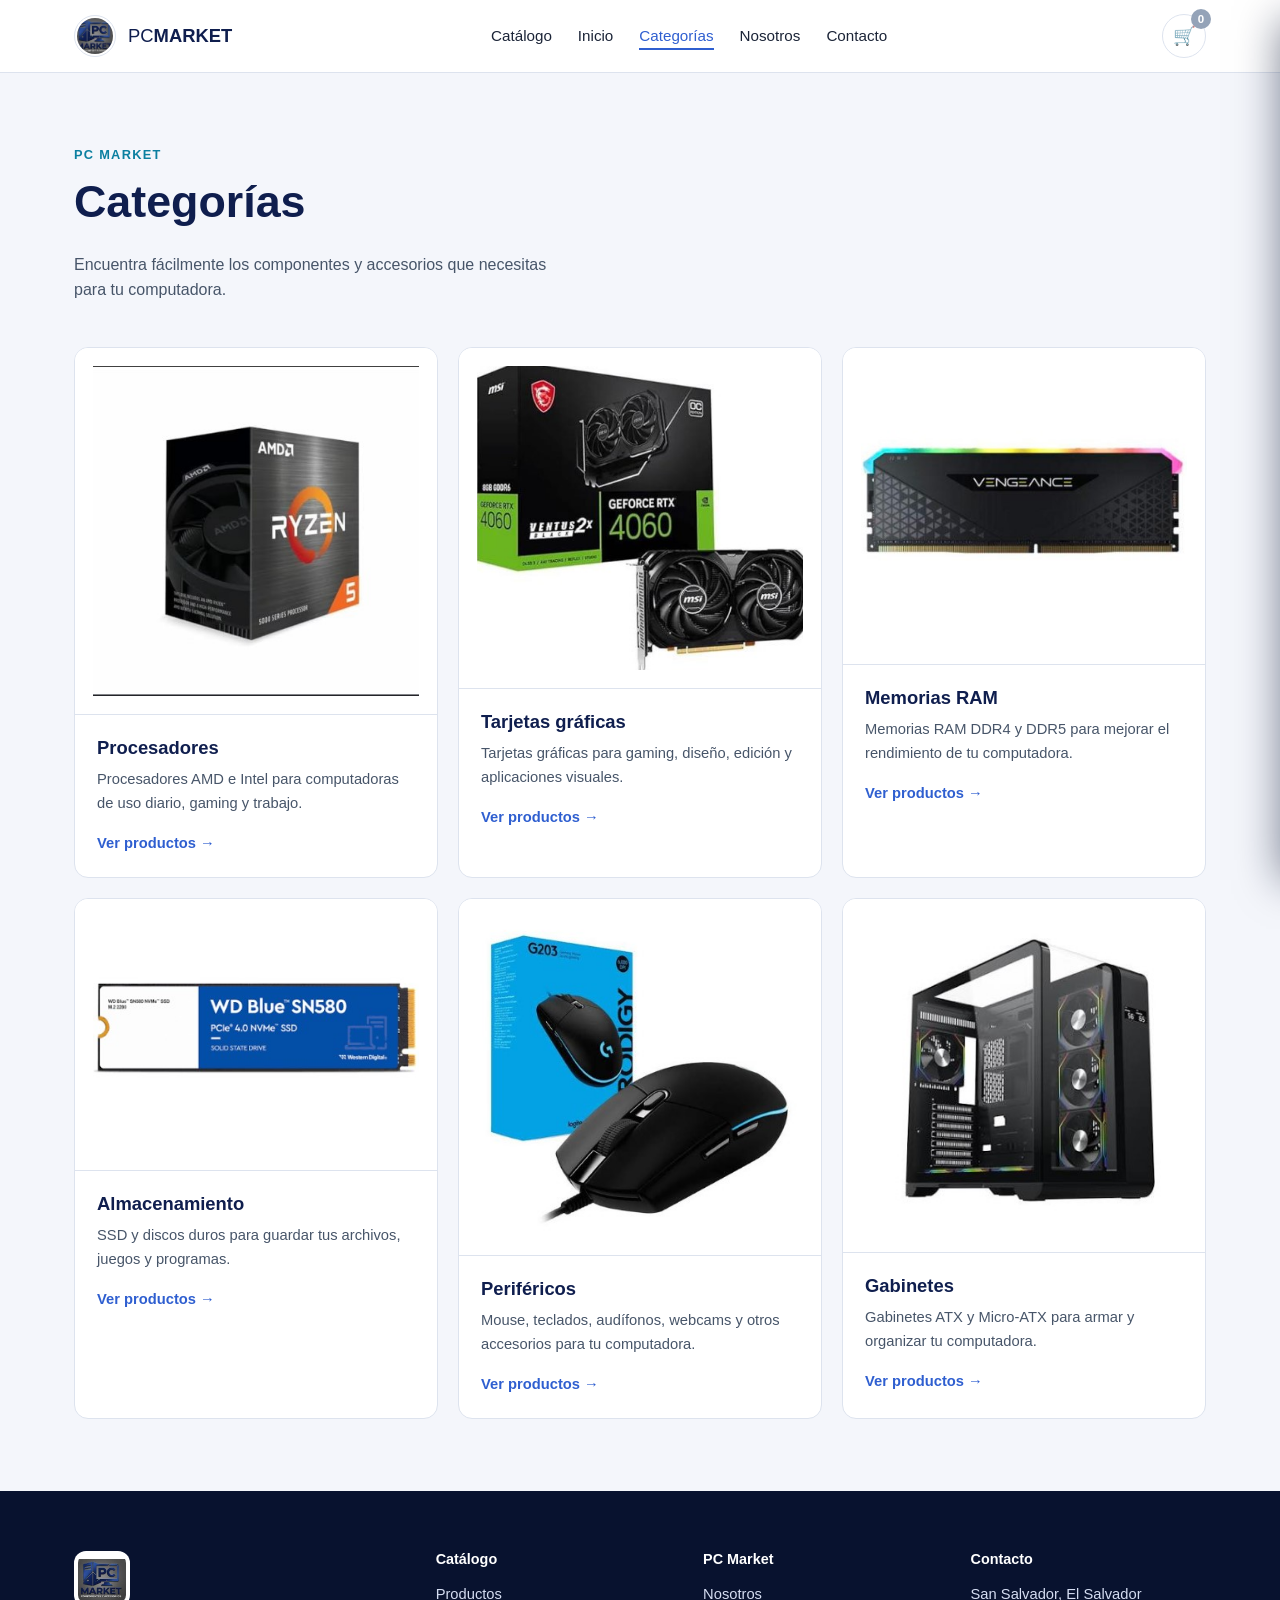
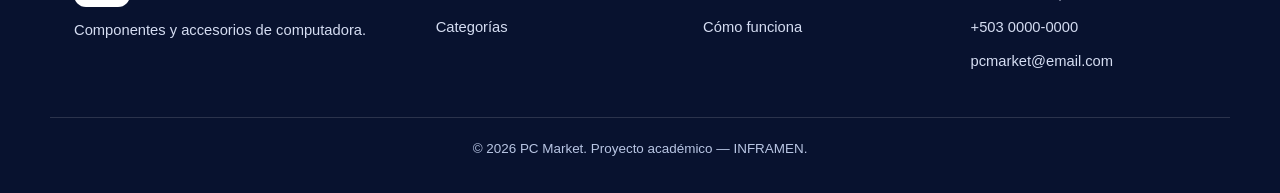
==== commit ceb877f5: "Add files via upload" ====
--- a/categorias.html
+++ b/categorias.html
@@ -6,7 +6,7 @@
 
     <title>PC Market | Categorías</title>
 
-    <link rel="stylesheet" href="css/style.css">
+    <link rel="stylesheet" href="css/style.css?v=8">
     <link rel="stylesheet" href="css/style_categorias.css">
 
 </head>
@@ -57,10 +57,6 @@
                 </li>
 
             </ul>
-
-            <a href="contacto.html" class="boton boton--primario nav__cta">
-                Contactar
-            </a>
         </nav>
 
     </div>
@@ -336,6 +332,7 @@
 
 </footer>
 
+<script src="js/script.js?v=8"></script>
 </body>
 </html>
     
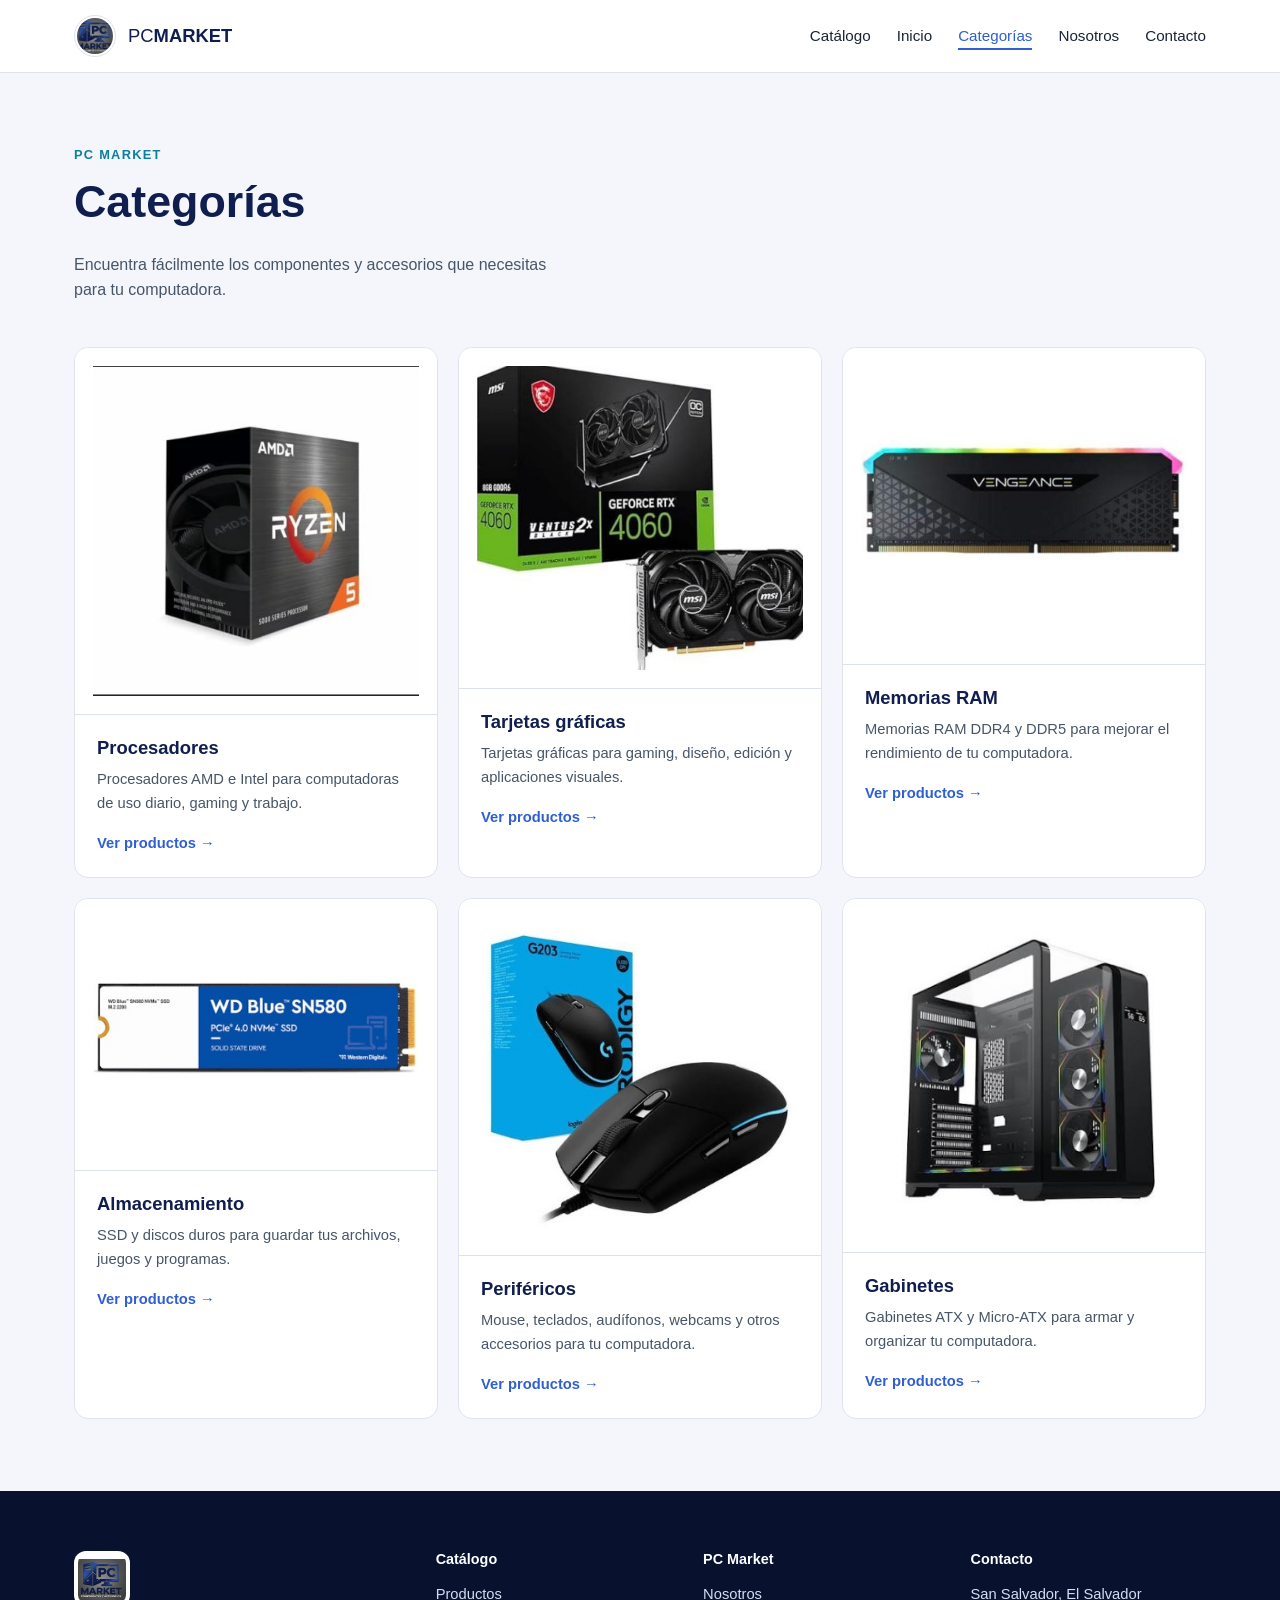
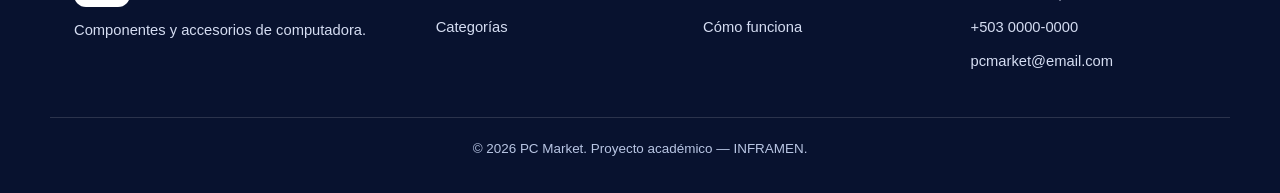
==== commit e88b9dcf: "Update categorias.html" ====
--- a/categorias.html
+++ b/categorias.html
@@ -6,7 +6,7 @@
 
     <title>PC Market | Categorías</title>
 
-    <link rel="stylesheet" href="css/style.css?v=8">
+    <link rel="stylesheet" href="css/style.css?v=7">
     <link rel="stylesheet" href="css/style_categorias.css">
 
 </head>
@@ -332,7 +332,7 @@
 
 </footer>
 
-<script src="js/script.js?v=8"></script>
+<script src="js/script.js?v=7"></script>
 </body>
 </html>
-    +    
--- a/css/style.css
+++ b/css/style.css
@@ -385,64 +385,9 @@
   .producto__descripcion{ display: block; min-height: 0; }
   .marca__nombre{ font-size: 1rem; }
 }
-/* ==========================================================
-   CARRITO + ESLOGAN (pegar AL FINAL de css/style.css)
-   ========================================================== */
-
-/* ---------- Botón del carrito en el menú ---------- */
-.carrito-btn{ position: relative; display: inline-flex; align-items: center; justify-content: center; width: 44px; height: 44px; margin-left: 16px; border: 1px solid var(--linea); border-radius: 50%; background: #fff; font-size: 1.15rem; cursor: pointer; transition: border-color .15s, transform .15s; }
-.carrito-btn:hover{ border-color: var(--azul); transform: translateY(-2px); }
-.carrito-btn__cont{ position: absolute; top: -6px; right: -6px; min-width: 20px; height: 20px; padding: 0 5px; display: grid; place-items: center; border-radius: 999px; background: var(--azul); color: #fff; font: 700 .72rem var(--fuente-texto); }
-.carrito-btn__cont.vacio{ background: #94A3B8; }
-
-/* ---------- Botón "Agregar" y selector de orden ---------- */
-.producto__agregar{ width: 100%; margin-top: 14px; padding: 11px 16px; font-size: .88rem; }
+
+/* ---------- Selector de orden y eslogan ---------- */
 .catalogo__busqueda{ display: flex; flex-direction: column; gap: 10px; }
 .catalogo__busqueda select{ width: 100%; padding: 12px 14px; border: 1px solid #C5CEE0; border-radius: 12px; background: #fff; color: var(--texto); font: .9rem var(--fuente-texto); cursor: pointer; }
-
-/* ---------- Panel lateral ---------- */
-.sin-scroll{ overflow: hidden; }
-.carrito-fondo{ position: fixed; inset: 0; z-index: 90; background: rgba(8,18,47,.55); opacity: 0; pointer-events: none; transition: opacity .25s; }
-.carrito-fondo.abierto{ opacity: 1; pointer-events: auto; }
-.carrito{ position: fixed; top: 0; right: 0; bottom: 0; z-index: 100; width: min(420px, 100%); display: flex; flex-direction: column; background: #fff; box-shadow: -20px 0 40px -20px rgba(8,18,47,.5); transform: translateX(100%); transition: transform .3s ease; }
-.carrito.abierto{ transform: none; }
-.carrito__cabeza{ display: flex; align-items: center; justify-content: space-between; padding: 20px 22px; border-bottom: 1px solid var(--linea); }
-.carrito__cabeza h2{ margin: 0; font-size: 1.2rem; }
-.carrito__cerrar{ width: 38px; height: 38px; border: 0; border-radius: 50%; background: var(--fondo); color: var(--texto); font-size: 1rem; cursor: pointer; }
-.carrito__cerrar:hover{ background: var(--fondo-2); }
-.carrito__lista{ flex: 1; overflow-y: auto; padding: 8px 22px; }
-.carrito__vacio{ margin-top: 60px; text-align: center; color: var(--texto-suave); }
-
-.item{ display: grid; grid-template-columns: 64px 1fr auto; gap: 14px; align-items: center; padding: 16px 0; border-bottom: 1px solid var(--linea); }
-.item img{ width: 64px; height: 64px; padding: 4px; object-fit: contain; border: 1px solid var(--linea); border-radius: 10px; background: #fff; mix-blend-mode: multiply; }
-.item__info{ display: grid; gap: 4px; font-size: .88rem; }
-.item__info strong{ color: var(--marino); line-height: 1.3; }
-.item__info span{ color: var(--texto-suave); }
-.item__cant{ display: inline-flex; align-items: center; gap: 10px; margin-top: 4px; }
-.item__cant button{ width: 28px; height: 28px; border: 1px solid #C5CEE0; border-radius: 8px; background: #fff; color: var(--texto); font-size: 1rem; cursor: pointer; }
-.item__cant button:hover{ border-color: var(--azul); color: var(--azul); }
-.item__lado{ display: grid; gap: 8px; justify-items: end; font-size: .92rem; color: var(--marino); }
-.item__quitar{ border: 0; background: none; color: #B42318; font: 600 .78rem var(--fuente-texto); cursor: pointer; }
-.item__quitar:hover{ text-decoration: underline; }
-
-.carrito__pie{ display: grid; gap: 10px; padding: 20px 22px; border-top: 1px solid var(--linea); background: var(--fondo); }
-.carrito__total{ display: flex; justify-content: space-between; align-items: baseline; color: var(--texto); }
-.carrito__total strong{ color: var(--marino); font: 800 1.5rem var(--fuente-titulo); }
-.carrito__vaciar{ border: 0; background: none; color: var(--texto-suave); font: 600 .85rem var(--fuente-texto); cursor: pointer; }
-.carrito__vaciar:hover{ color: #B42318; }
-.carrito__ok{ margin-top: 40px; text-align: center; color: var(--texto-suave); }
-.carrito__ok-icono{ width: 64px; height: 64px; margin: 0 auto 16px; display: grid; place-items: center; border-radius: 50%; background: var(--verde-fondo); color: var(--verde); font-size: 1.8rem; font-weight: 800; }
-.carrito__ok ul{ list-style: none; margin-top: 16px; font-size: .9rem; }
-
-/* ---------- Aviso al agregar ---------- */
-.toast{ position: fixed; left: 50%; bottom: 28px; z-index: 120; max-width: calc(100% - 32px); padding: 12px 20px; border-radius: 999px; background: var(--marino); color: #fff; font-size: .9rem; font-weight: 600; box-shadow: 0 16px 30px -14px rgba(8,18,47,.7); transform: translate(-50%, 24px); opacity: 0; pointer-events: none; transition: opacity .2s, transform .2s; }
-.toast.visible{ opacity: 1; transform: translate(-50%, 0); }
-
-/* ---------- Eslogan ---------- */
 .slogan{ padding: 10px 0; background: linear-gradient(90deg, var(--marino-900), var(--azul)); color: #fff; text-align: center; font-size: .9rem; font-weight: 600; letter-spacing: .02em; }
 .slogan strong{ color: var(--acento); }
-
-@media (max-width: 760px){
-  .carrito-btn{ order: 2; margin-left: auto; margin-right: 8px; }
-  .nav-toggle{ order: 3; }
-}
